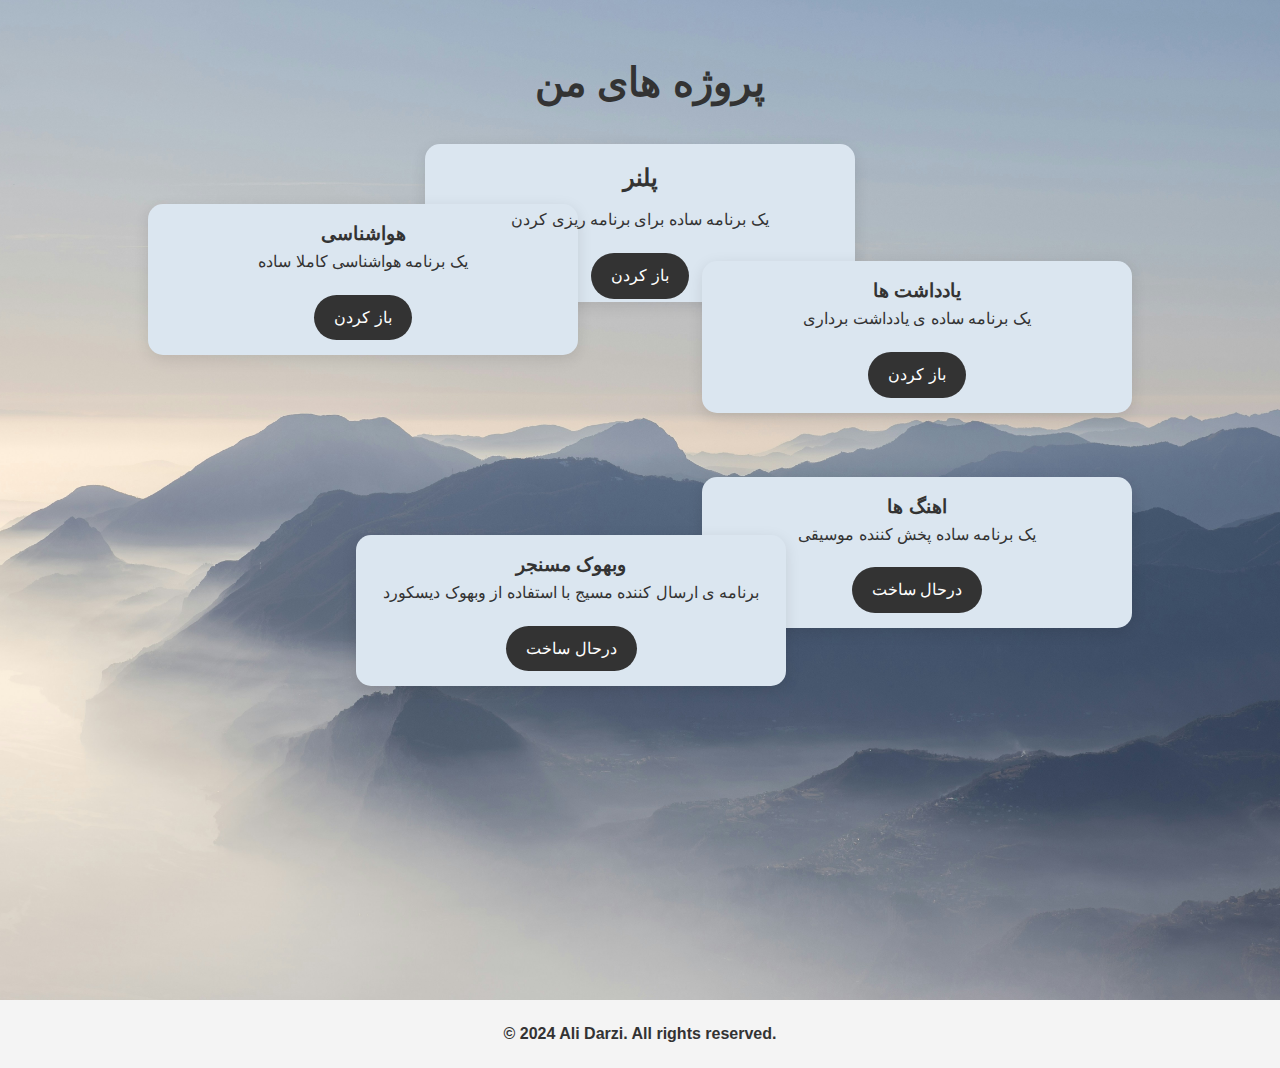
==== projects.html @ a6368598 "Add files via upload" ====
<!DOCTYPE html>
<html lang="en">
<head>
    <meta charset="UTF-8">
    <meta name="viewport" content="width=device-width, initial-scale=1.0">
    <title>My Projects</title>
    <link rel="stylesheet" href="style.css">
</head>
<body>
    <!-- Projects Section -->
    <section id="projects">
        <h2>پروژه های من</h2>
        
        <div class="project">
            <h3>پلنر</h3>
            <p>یک برنامه ساده برای برنامه ریزی کردن</p>
            <a href="/todolist/index.html" target="_blank">باز کردن</a>
        </div>
        <div class="project1">
            <h3>هواشناسی</h3>
            <p>یک برنامه هواشناسی کاملا ساده</p>
            <a href="/weather dashboard/index.html" target="_blank">باز کردن</a>
        </div>
        <div class="project2">
            <h3>یادداشت ها</h3>
            <p>یک برنامه ساده ی یادداشت برداری</p>
            <a href="D:\ali's web collection\note\index.htmtl" target="_blank">باز کردن</a>
        </div>
        <div class="project3">
            <h3>اهنگ ها</h3>
            <p>یک برنامه ساده پخش کننده موسیقی</p>
            <a href="/main/projects.html" target="_blank">درحال ساخت</a>
        </div>
        <div class="project4">
            <h3>وبهوک مسنجر</h3>
            <p>برنامه ی ارسال کننده مسیج با استفاده از وبهوک دیسکورد</p>
            <a href="/main/projects.html" target="_blank">درحال ساخت</a>
        </div>
    </section>
    <div class="footer">
        <h4><p>&copy; 2024 Ali Darzi. All rights reserved.</p></h4>
    </div>
</body>
</html>
---- style.css ----
/* styles.css */

/* Reset and Base Styles */
body, h1, h2, h3, p, a {
    margin: 0;
    padding: 0;
    text-decoration: none;
    color: #333;
    font-family: 'Lalezar', sans-serif;
}

body {
    background-color: #f4f4f4;
    line-height: 1.6;
}

/* Hero Section */
#hero {
    background: url('bg.jpg') no-repeat center center/cover;
    height: 100vh;
    display: flex;
    align-items: center;
    justify-content: center;
    text-align: center;
    color: #fff;
}

.hero-content h1 {
    font-size: 3em;
    margin-bottom: 20px;
    animation: fadeInDown 1s ease-out;
}

.hero-content p {
    font-size: 1.2em;
    margin-bottom: 30px;
    animation: fadeInUp 1.5s ease-out;
}

.scroll-btn {
    background-color: #333;
    color: #fff;
    padding: 10px 20px;
    border-radius: 30px;
    font-size: 1em;
    box-shadow: 0 4px 15px rgba(0, 0, 0, 0.2);
    transition: background-color 0.3s ease, transform 0.3s ease;
}

.scroll-btn:hover {
    background-color: #335;
    transform: translateY(-3px);
}

@keyframes fadeInDown {
    from { opacity: 0; transform: translateY(-30px); }
    to { opacity: 1; transform: translateY(0); }
}

@keyframes fadeInUp {
    from { opacity: 0; transform: translateY(30px); }
    to { opacity: 1; transform: translateY(0); }
}
.footer {
    text-align: center;
}

/* Projects Section */
#projects {
    background: url('bg.jpg') no-repeat center center/cover;
    height: 100vh;
    padding: 50px 20px;
    text-align: center;
}

#projects h2 {
    margin-left: 20px;
    font-size: 2.5em;
    margin-bottom: 30px;
    color: #333;
}

.project {
    background-color: #dbe6f0;
    border-radius: 15px;
    box-shadow: 0 4px 15px rgba(0, 0, 0, 0.1);
    padding: 15px;
    margin: 20px auto;
    max-width: 400px;
    max-height: 128px;
    transition: transform 0.3s ease, box-shadow 0.3s ease;
}

.project1 {
    background-color: #dbe6f0;
    border-radius: 15px;
    box-shadow: 0 4px 15px rgba(0, 0, 0, 0.1);
    padding: 15px;
    margin: 20px auto;
    max-width: 400px;
    transition: transform 0.3s ease, box-shadow 0.3s ease;
    margin-left: 10vw;
    margin-top: -9.2vw;
}
.project2 {
    background-color: #dbe6f0;
    border-radius: 15px;
    box-shadow: 0 4px 15px rgba(0, 0, 0, 0.1);
    padding: 15px;
    margin: 20px auto;
    max-width: 400px;
    transition: transform 0.3s ease, box-shadow 0.3s ease;
    margin-right: 10vw;
    margin-top: -8.9vw;
}
.project3 {
    background-color: #dbe6f0;
    border-radius: 15px;
    box-shadow: 0 4px 15px rgba(0, 0, 0, 0.1);
    padding: 15px;
    margin: 20px auto;
    max-width: 400px;
    transition: transform 0.3s ease, box-shadow 0.3s ease;
    margin-right: 10vw;
    margin-top: 5vw;
}
.project4 {
    background-color: #dbe6f0;
    border-radius: 15px;
    box-shadow: 0 4px 15px rgba(0, 0, 0, 0.1);
    padding: 15px;
    margin: 20px auto;
    max-width: 400px;
    transition: transform 0.3s ease, box-shadow 0.3s ease;
    margin-right: 37vw;
    margin-top: -8.8vw;
}




/* h3 */


.project h3 {
    font-size: 1.5em;
    color: #333;
    margin-bottom: 10px;
}


/* p */


.project p {
    margin-bottom: 20px;
}
.project2 p {
    margin-bottom: 20px;
}
.project1 p {
    margin-bottom: 20px;
}
.project3 p {
    margin-bottom: 20px;
}
.project4 p {
    margin-bottom: 20px;
}
/* a */

.project4 a {
    display: inline-block;
    background-color: #333;
    color: #fff;
    padding: 10px 20px;
    border-radius: 30px;
    transition: background-color 0.3s ease, transform 0.3s ease;
}
.project3 a {
    display: inline-block;
    background-color: #333;
    color: #fff;
    padding: 10px 20px;
    border-radius: 30px;
    transition: background-color 0.3s ease, transform 0.3s ease;
}
.project2 a {
    display: inline-block;
    background-color: #333;
    color: #fff;
    padding: 10px 20px;
    border-radius: 30px;
    transition: background-color 0.3s ease, transform 0.3s ease;
}
.project1 a {
    display: inline-block;
    background-color: #333;
    color: #fff;
    padding: 10px 20px;
    border-radius: 30px;
    transition: background-color 0.3s ease, transform 0.3s ease;
}
.project a:hover {
    background-color: #335;
    transform: translateY(-3px);
}

.project1 a:hover {
    background-color: #335;
    transform: translateY(-3px);
}
.project2 a:hover {
    background-color: #335;
    transform: translateY(-3px);
}
.project3 a:hover {
    background-color: #335;
    transform: translateY(-3px);
}
.project4 a:hover {
    background-color: #335;
    transform: translateY(-3px);
}

.project a {
    display: inline-block;
    background-color: #333;
    color: #fff;
    padding: 10px 20px;
    border-radius: 30px;
    transition: background-color 0.3s ease, transform 0.3s ease;
}


/* hover */

.project:hover {
    transform: translateY(-10px);
    box-shadow: 0 8px 30px rgba(0, 0, 0, 0.2);
}
.project1:hover {
    transform: translateY(-10px);
    box-shadow: 0 8px 30px rgba(0, 0, 0, 0.2);
}
.project2:hover {
    transform: translateY(-10px);
    box-shadow: 0 8px 30px rgba(0, 0, 0, 0.2);
}
.project3:hover {
    transform: translateY(-10px);
    box-shadow: 0 8px 30px rgba(0, 0, 0, 0.2);
}
.project4:hover {
    transform: translateY(-10px);
    box-shadow: 0 8px 30px rgba(0, 0, 0, 0.2);
}

/* Footer Section */


footer {
    background-color: #f4f4f4;
    padding: 20px 0;
    text-align: center;
    margin-top: 20px;
}

footer p {
    color: #777;
}
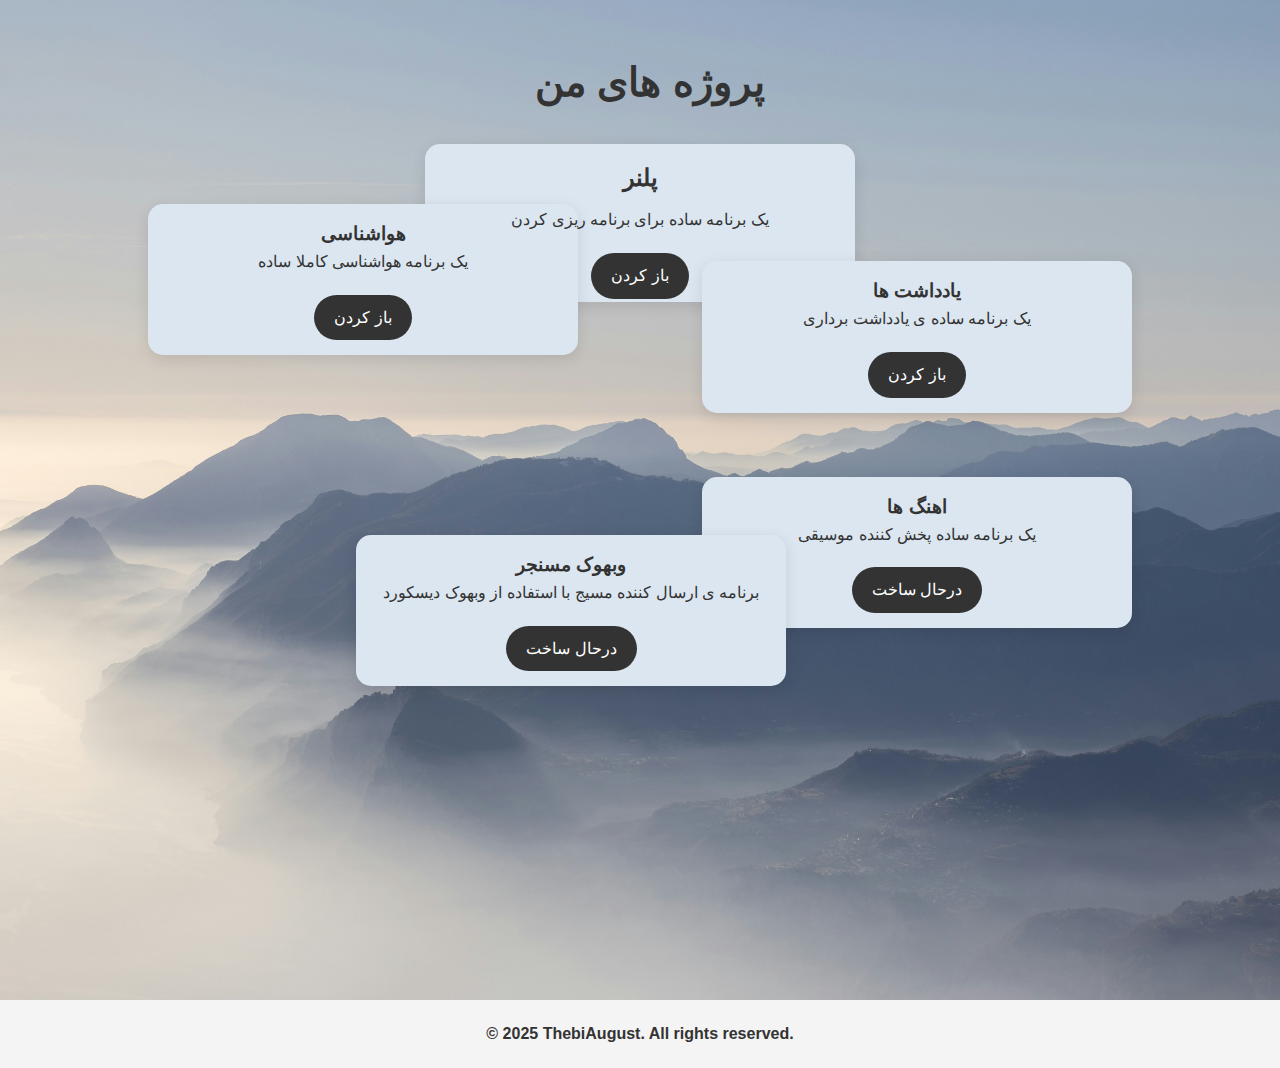
==== commit 91ac1c36: "Update projects.html" ====
--- a/projects.html
+++ b/projects.html
@@ -38,7 +38,7 @@
         </div>
     </section>
     <div class="footer">
-        <h4><p>&copy; 2024 Ali Darzi. All rights reserved.</p></h4>
+        <h4><p>&copy; 2025 ThebiAugust. All rights reserved.</p></h4>
     </div>
 </body>
 </html>
